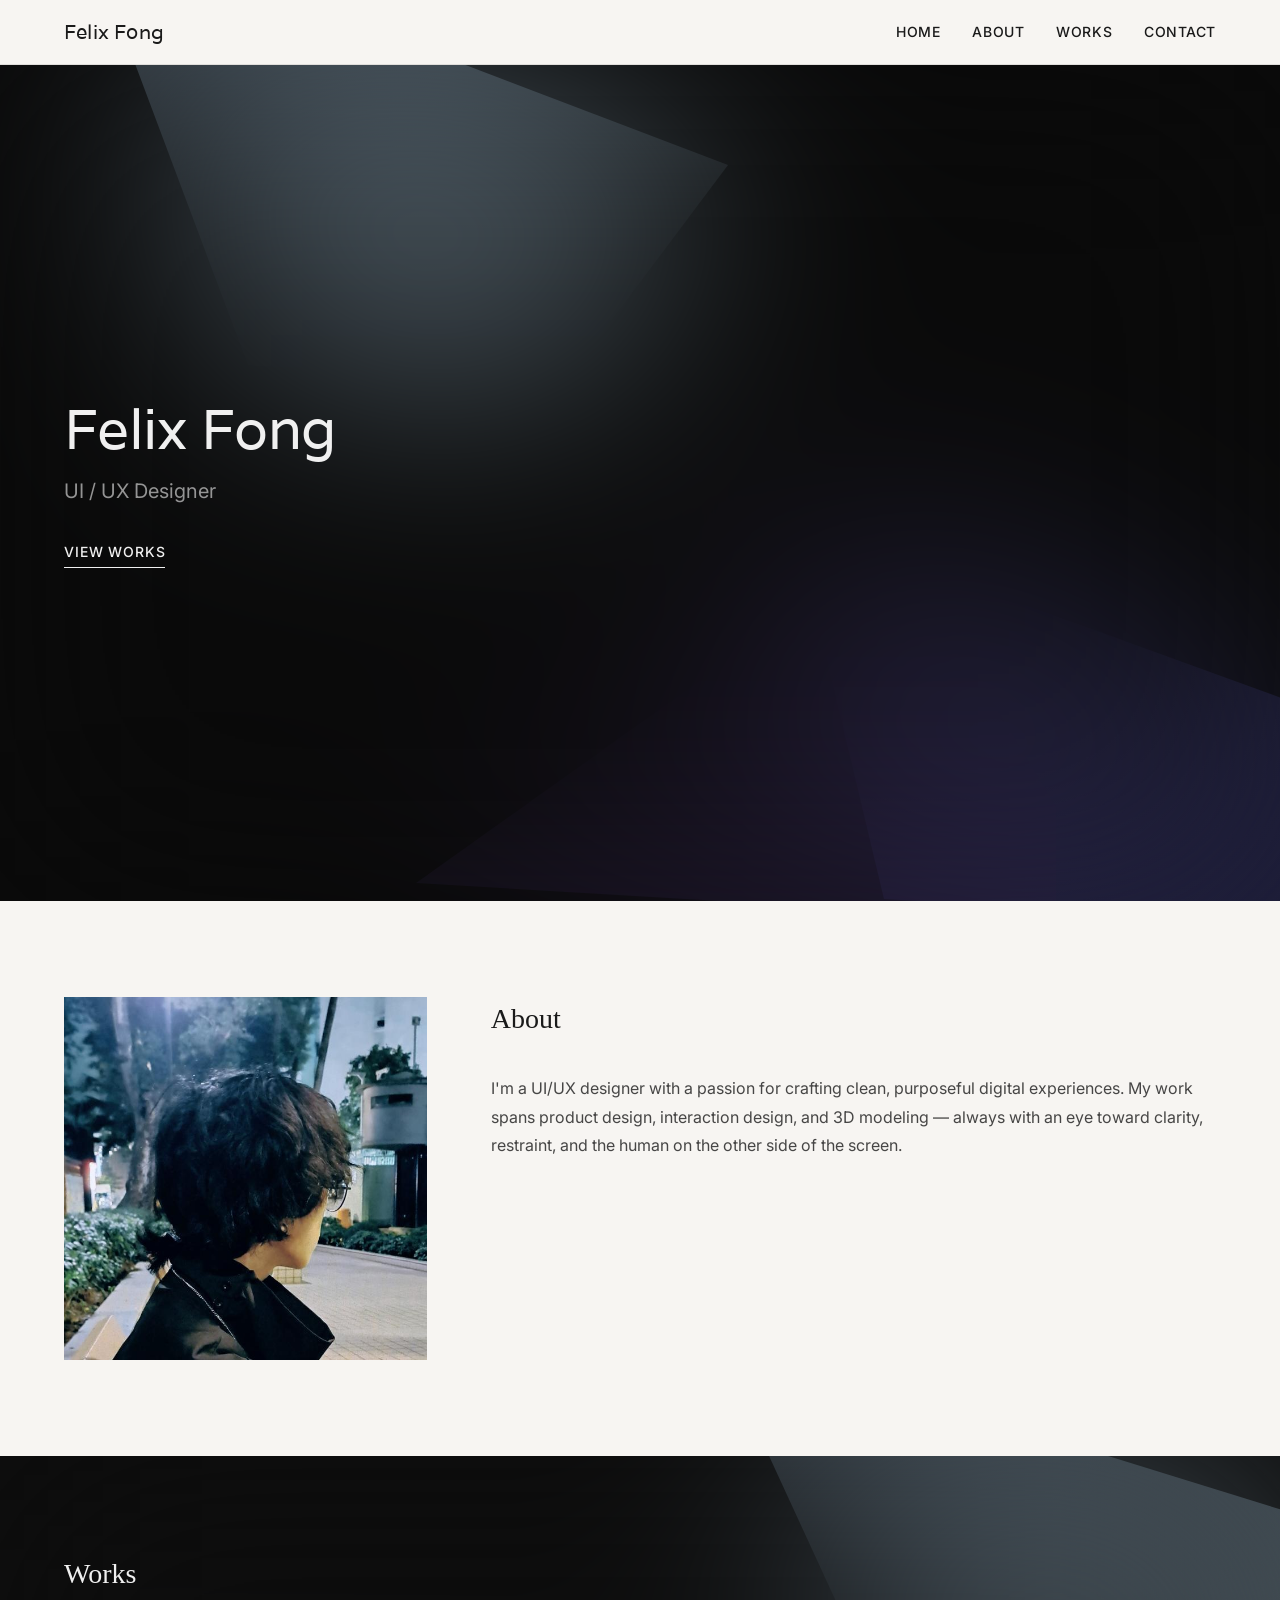
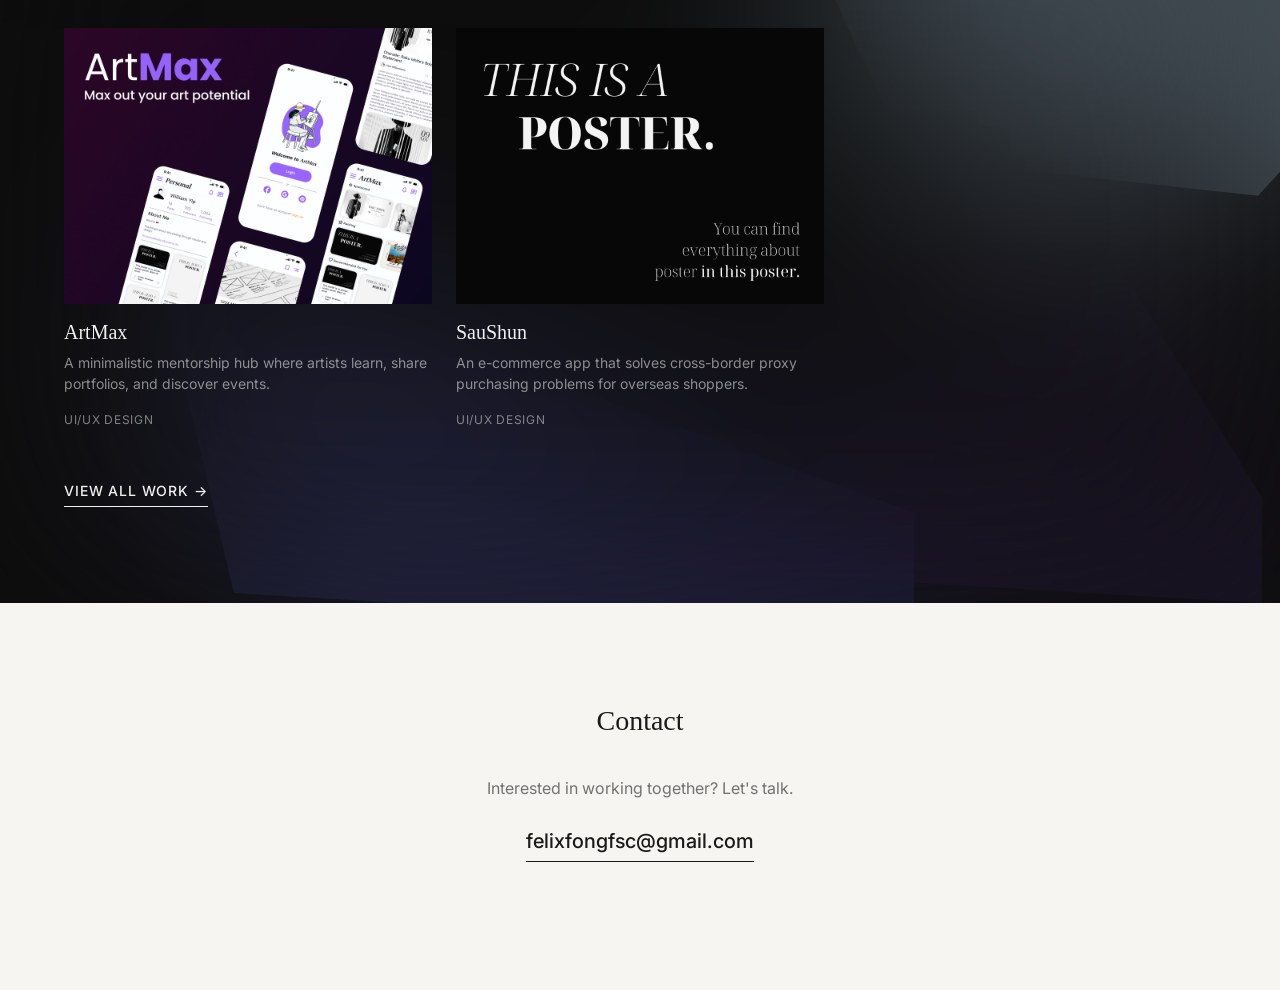
==== index.html @ 9dcb09aa "feat: initial commit – responsive portfolio site (HTML/CSS/JS) Fully functional, mobile-friendly por" ====
<!DOCTYPE html>
<html lang="en">
<head>
  <meta charset="UTF-8">
  <meta name="viewport" content="width=device-width, initial-scale=1.0">
  <title>Portfolio</title>
  <link rel="stylesheet" href="css/styles.css">
</head>
<body>

  <header class="site-header">
    <nav class="nav" aria-label="Primary navigation">
      <a class="nav__logo" href="#">Felix Fong</a>

      <button class="nav__toggle" aria-expanded="false" aria-controls="nav-links">
        <span class="sr-only">Menu</span>
        <span class="nav__hamburger" aria-hidden="true"></span>
      </button>

      <ul class="nav__links" id="nav-links" role="list">
        <li><a class="nav__link" href="#">Home</a></li>
        <li><a class="nav__link" href="#about">About</a></li>
        <li><a class="nav__link" href="#works">Works</a></li>
        <li><a class="nav__link" href="#contact">Contact</a></li>
      </ul>
    </nav>
  </header>

  <main>
    <!-- ===================== HOME ===================== -->
    <section id="home" class="home">
      <div class="home__blobs" aria-hidden="true">
        <div class="home__blob home__blob--1"></div>
        <div class="home__blob home__blob--2"></div>
        <div class="home__blob home__blob--3"></div>
      </div>
      <div class="home__inner">
        <h1 class="home__name">Felix Fong</h1>
        <p class="home__subtitle">UI / UX Designer</p>
        <a href="#works" class="home__cta">View Works</a>
      </div>
    </section>

    <!-- ===================== ABOUT ===================== -->
    <section id="about" class="about">
      <div class="about__inner">
        <div class="about__photo">
          <img src="assets/images/profile.jpg" alt="Felix Fong" width="400" height="400">
        </div>
        <div class="about__bio">
          <h2 class="section-title">About</h2>
          <p>
            I'm a UI/UX designer with a passion for crafting clean, purposeful digital experiences.
            My work spans product design, interaction design, and 3D modeling — always with an eye
            toward clarity, restraint, and the human on the other side of the screen.
          </p>
        </div>
      </div>
    </section>

    <!-- ===================== WORKS HIGHLIGHTS ===================== -->
    <section id="works" class="works-highlights">
      <div class="works-highlights__blobs" aria-hidden="true">
        <div class="works-highlights__blob works-highlights__blob--1"></div>
        <div class="works-highlights__blob works-highlights__blob--2"></div>
        <div class="works-highlights__blob works-highlights__blob--3"></div>
      </div>
      <div class="works-highlights__inner">
        <h2 class="section-title">Works</h2>

        <ul class="project-list" role="list" data-project-list="highlights"></ul>

        <a href="works.html" class="works-highlights__cta">View All Work →</a>
      </div>
    </section>

    <!-- ===================== CONTACT ===================== -->
    <section id="contact" class="contact">
      <h2 class="section-title">Contact</h2>
      <p class="contact__prompt">Interested in working together? Let's talk.</p>
      <a href="mailto:hello@felixfong.com" class="contact__email">felixfongfsc@gmail.com</a>
    </section>
  </main>

  <script src="js/data/projects.js"></script>
  <script src="js/cards.js"></script>
  <script src="js/nav.js"></script>
  <script src="js/lightbox.js"></script>
</body>
</html>
---- css/styles.css ----
/* ==========================================================================
   Google Fonts
   ========================================================================== */

@import url("https://fonts.googleapis.com/css2?family=Varela&family=Inter:wght@400;500;600&display=swap");

/* ==========================================================================
   Design Tokens
   ========================================================================== */

:root {
  /* Dark frosted gradient — used on Home and Works Highlights sections */
  --gradient-dark: linear-gradient(160deg, rgba(10,10,10,0.97) 0%, rgba(30,30,30,0.88) 55%, rgba(50,50,50,0.75) 100%);
  --color-bg:     #F7F5F2;
  --color-ink:    #1A1A1A;
  --color-accent: #9AAEC8; /* cool slate-blue, same saturation/brightness as original warm beige */

  /* Typography (≤ 2 typefaces — Requirement 4.2) */
  --font-name: "Varela", sans-serif;
  --font-display: "Cormorant Garamond", Georgia, serif;
  --font-body:    "Inter", system-ui, sans-serif;

  /* Type scale — relative units (Requirement 5.4) */
  --text-xs:   0.75rem;
  --text-sm:   0.875rem;
  --text-base: 1rem;
  --text-lg:   1.25rem;
  --text-xl:   1.75rem;
  --text-2xl:  2.5rem;
  --text-3xl:  3.5rem;

  /* Spacing scale — base-8, rem (Requirement 5.4) */
  --space-1:  0.25rem;
  --space-2:  0.5rem;
  --space-3:  0.75rem;
  --space-4:  1rem;
  --space-6:  1.5rem;
  --space-8:  2rem;
  --space-12: 3rem;
  --space-16: 4rem;
  --space-24: 6rem;
}

/* ==========================================================================
   CSS Reset & Base Styles
   ========================================================================== */

*, *::before, *::after {
  box-sizing: border-box;
}

* {
  margin: 0;
  padding: 0;
}

html {
  scroll-behavior: smooth;
  font-size: 100%; /* respect user browser font-size preference */
}

body {
  background-color: var(--color-bg);
  color: var(--color-ink);
  font-family: var(--font-body);
  font-size: var(--text-base);
  line-height: 1.6;
  -webkit-font-smoothing: antialiased;
  -moz-osx-font-smoothing: grayscale;
}

img, video {
  max-width: 100%;
  height: auto;
  display: block;
}

ul, ol {
  list-style: none;
}

a {
  color: inherit;
  text-decoration: none;
}

button {
  background: none;
  border: none;
  cursor: pointer;
  font: inherit;
  color: inherit;
}

/* Screen-reader only utility */
.sr-only {
  position: absolute;
  width: 1px;
  height: 1px;
  padding: 0;
  margin: -1px;
  overflow: hidden;
  clip: rect(0, 0, 0, 0);
  white-space: nowrap;
  border: 0;
}

/* ==========================================================================
   Navbar (Requirements 1.1, 1.5, 5.2)
   ========================================================================== */

.site-header {
  position: sticky;
  top: 0;
  z-index: 100;
  background-color: var(--color-bg);
  border-bottom: 1px solid color-mix(in srgb, var(--color-ink) 10%, transparent);
}

.nav {
  display: flex;
  align-items: center;
  justify-content: space-between;
  margin-inline: auto;
  padding-block: var(--space-4);
  padding-inline: clamp(1rem, 5vw, 4rem);
  font-family: var(--font-body);
  color: var(--color-ink);
}

/* Logo */
.nav__logo {
  font-family: var(--font-name);
  font-size: var(--text-lg);
  font-weight: 500;
  letter-spacing: 0.01em;
}

/* Nav links list */
.nav__links {
  display: flex;
  gap: var(--space-8);
  align-items: center;
}

.nav__link {
  font-size: var(--text-sm);
  font-weight: 500;
  letter-spacing: 0.04em;
  text-transform: uppercase;
  position: relative;
  padding-bottom: var(--space-1);
  transition: color 0.2s ease;
}

/* Active indicator — underline using accent colour */
.nav__link--active,
.nav__link:hover {
  color: var(--color-accent);
}

.nav__link--active::after {
  content: "";
  position: absolute;
  bottom: 0;
  left: 0;
  width: 100%;
  height: 1px;
  background-color: var(--color-accent);
}

/* Hamburger toggle — hidden on desktop */
.nav__toggle {
  display: none;
  flex-direction: column;
  justify-content: center;
  align-items: center;
  width: 2rem;
  height: 2rem;
  gap: 5px;
  padding: var(--space-1);
}

.nav__hamburger,
.nav__hamburger::before,
.nav__hamburger::after {
  display: block;
  width: 1.25rem;
  height: 1.5px;
  background-color: var(--color-ink);
  transition: transform 0.25s ease, opacity 0.25s ease;
}

.nav__hamburger {
  position: relative;
}

.nav__hamburger::before,
.nav__hamburger::after {
  content: "";
  position: absolute;
  left: 0;
}

.nav__hamburger::before { top: -5px; }
.nav__hamburger::after  { top:  5px; }

/* Mobile (< 768px) */
@media (max-width: 47.9375rem) {
  .nav__toggle {
    display: flex;
  }

  .nav__links {
    display: none;
    position: absolute;
    top: 100%;
    left: 0;
    right: 0;
    flex-direction: column;
    align-items: flex-start;
    gap: 0;
    background-color: var(--color-bg);
    border-bottom: 1px solid color-mix(in srgb, var(--color-ink) 10%, transparent);
    padding: var(--space-4) clamp(1rem, 5vw, 4rem);
  }

  .nav__links.nav__links--open {
    display: flex;
  }

  .nav__link {
    padding-block: var(--space-3);
    width: 100%;
  }
}

/* ==========================================================================
   Layout Utilities
   ========================================================================== */

.section-inner {
  max-width: 72rem;
  margin-inline: auto;
  padding-inline: clamp(1rem, 5vw, 4rem);
}

/* Shared section title */
.section-title {
  font-family: var(--font-display);
  font-size: var(--text-xl);
  font-weight: 400;
  margin-bottom: var(--space-8);
  color: var(--color-ink);
}

/* ==========================================================================
   Home Section (Requirements 1.4)
   ========================================================================== */

.home {
  position: relative;
  overflow: hidden;
  background: #0a0a0a;
  color: #f0f0f0;
  display: flex;
  align-items: center;
  min-height: calc(100svh - 4rem);
  padding-block: var(--space-24);
  padding-inline: clamp(1rem, 5vw, 4rem);
}

/* Blob layer — sits behind the frost */
.home__blobs {
  position: absolute;
  inset: 0;
  z-index: 0;
}

.home__blobs::after {
  content: "";
  position: absolute;
  inset: 0;
  backdrop-filter: blur(120px);
  -webkit-backdrop-filter: blur(120px);
  z-index: 1;
}

.home__blob {
  position: absolute;
  opacity: 0.55;
}

/* Accent blue-slate blob — top left */
.home__blob--1 {
  top: -60px;
  left: 10%;
  width: 600px;
  height: 400px;
  background: linear-gradient(135deg, #6a7e8f, #8096a3);
  clip-path: polygon(0 10%, 30% 0, 100% 40%, 70% 100%, 20% 90%);
}

/* Deep indigo blob — bottom right */
.home__blob--2 {
  bottom: -40px;
  left: 55%;
  width: 900px;
  height: 420px;
  background: linear-gradient(-36deg, #28285a, #3a3a6a);
  clip-path: polygon(10% 0, 100% 70%, 100% 100%, 20% 90%);
}

/* Muted teal blob — bottom left */
.home__blob--3 {
  bottom: -20px;
  left: 20%;
  width: 800px;
  height: 380px;
  background: rgba(38, 28, 58, 0.9);
  clip-path: polygon(80% 0, 100% 70%, 100% 100%, 20% 90%);
}

/* Content sits above the frost layer */
.home__inner {
  position: relative;
  z-index: 2;
  max-width: 72rem;
  width: 100%;
  margin-inline: auto;
}

.home__name {
  font-family: var(--font-name);
  font-size: var(--text-3xl);
  font-weight: 400;
  line-height: 1.1;
  letter-spacing: -0.01em;
  margin-bottom: var(--space-4);
}

.home__subtitle {
  font-family: var(--font-body);
  font-size: var(--text-lg);
  color: rgba(240, 240, 240, 0.6);
  margin-bottom: var(--space-8);
}

.home__cta {
  display: inline-block;
  font-family: var(--font-body);
  font-size: var(--text-sm);
  font-weight: 500;
  letter-spacing: 0.06em;
  text-transform: uppercase;
  padding-bottom: var(--space-1);
  border-bottom: 1px solid #f0f0f0;
  color: #f0f0f0;
  transition: color 0.2s ease, border-color 0.2s ease;
}

.home__cta:hover {
  color: var(--color-accent);
  border-color: var(--color-accent);
}

/* ==========================================================================
   About Section (Requirements 7.1, 7.2, 7.3)
   ========================================================================== */

.about {
  padding-block: var(--space-24);
  padding-inline: clamp(1rem, 5vw, 4rem);
}

.about__inner {
  display: grid;
  grid-template-columns: 1fr;
  gap: var(--space-16);
  max-width: 72rem;
  margin-inline: auto;
}

.about__photo img {
  width: 100%;
  height: auto;
  aspect-ratio: 1 / 1;
  object-fit: cover;
}

.about__bio p {
  font-size: var(--text-base);
  line-height: 1.8;
  color: color-mix(in srgb, var(--color-ink) 80%, transparent);
  margin-top: var(--space-4);
}

@media (min-width: 48rem) {
  .about__inner {
    grid-template-columns: 1fr 2fr;
    align-items: start;
  }
}

@media (min-width: 48rem) {
  .about--reverse .about__inner {
    grid-template-columns: 2fr 1fr;
  }

  .about--reverse .about__photo {
    order: 2;
  }

  .about--reverse .about__bio {
    order: 1;
  }
}

/* ==========================================================================
   Works Highlights Section (Requirements 1.1, 2.5)
   ========================================================================== */

.works-highlights {
  position: relative;
  overflow: hidden;
  background: #0d0d0d;
  color: #f0f0f0;
  padding-block: var(--space-24);
  padding-inline: clamp(1rem, 5vw, 4rem);
}

.works-highlights__blobs {
  position: absolute;
  inset: 0;
  z-index: 0;
}

.works-highlights__blobs::after {
  content: "";
  position: absolute;
  inset: 0;
  backdrop-filter: blur(120px);
  -webkit-backdrop-filter: blur(120px);
  z-index: 1;
}

.works-highlights__blob {
  position: absolute;
  opacity: 0.5;
}

.works-highlights__blob--1 {
  top: -40px;
  left: 60%;
  width: 700px;
  height: 380px;
  background: linear-gradient(135deg, #6a7e8f, #8096a3);
  clip-path: polygon(0 10%, 30% 0, 100% 40%, 70% 100%, 20% 90%);
}

.works-highlights__blob--2 {
  bottom: -30px;
  left: 5%;
  width: 850px;
  height: 400px;
  background: linear-gradient(-36deg, #28285a, #3a3a6a);
  clip-path: polygon(10% 0, 100% 70%, 100% 100%, 20% 90%);
}

.works-highlights__blob--3 {
  bottom: 0;
  left: 40%;
  width: 750px;
  height: 350px;
  background: rgba(38, 28, 58, 0.9);
  clip-path: polygon(80% 0, 100% 70%, 100% 100%, 20% 90%);
}

.works-highlights__inner {
  position: relative;
  z-index: 2;
  max-width: 72rem;
  width: 100%;
  margin-inline: auto;
}

.works-highlights .section-title {
  color: #f0f0f0;
}

.works-highlights .project-card__title {
  color: #f0f0f0;
}

.works-highlights .project-card__discipline {
  color: rgba(240, 240, 240, 0.5);
}

.works-highlights .project-card__caption {
  color: rgba(240, 240, 240, 0.55);
}

.works-highlights .project-card__thumb {
  background-color: rgba(255, 255, 255, 0.05);
}

.works-highlights .works-highlights__cta {
  color: #f0f0f0;
  border-bottom-color: #f0f0f0;
}

.works-highlights .works-highlights__cta:hover {
  color: var(--color-accent);
  border-bottom-color: var(--color-accent);
}

/* Project grid — mobile-first, auto-fill on wider viewports */
.project-list {
  display: grid;
  grid-template-columns: 1fr;
  column-gap: var(--space-6);
  row-gap: var(--space-12);
  margin-bottom: var(--space-12);
}

@media (min-width: 48rem) {
  .project-list {
    grid-template-columns: repeat(auto-fill, minmax(18rem, 1fr));
  }
}

/* Project card */
.project-card__link {
  display: block;
  overflow: hidden;
}

.project-card__thumb {
  overflow: hidden;
  background-color: color-mix(in srgb, var(--color-ink) 5%, transparent);
  aspect-ratio: 4 / 3;
}

.project-card__thumb img {
  width: 100%;
  height: 100%;
  object-fit: cover;
  transition: transform 0.4s ease;
}

.project-card__link:hover .project-card__thumb img {
  transform: scale(1.03);
}

.project-card__meta {
  display: flex;
  flex-direction: column;
  gap: var(--space-1);
  padding-top: var(--space-3);
}

.project-card__title {
  font-family: var(--font-display);
  font-size: var(--text-lg);
  font-weight: 500;
}

.project-card__discipline {
  font-size: var(--text-xs);
  letter-spacing: 0.06em;
  text-transform: uppercase;
  color: color-mix(in srgb, var(--color-ink) 50%, transparent);
}

.project-card__caption {
  font-size: var(--text-sm);
  line-height: 1.5;
  color: color-mix(in srgb, var(--color-ink) 60%, transparent);
  margin-bottom: var(--space-3);
}

/* "View All Work" CTA */
.works-highlights__cta {
  display: inline-block;
  font-family: var(--font-body);
  font-size: var(--text-sm);
  font-weight: 500;
  letter-spacing: 0.06em;
  text-transform: uppercase;
  padding-bottom: var(--space-1);
  border-bottom: 1px solid var(--color-ink);
  transition: color 0.2s ease, border-color 0.2s ease;
}

.works-highlights__cta:hover {
  color: var(--color-accent);
  border-color: var(--color-accent);
}

/* ==========================================================================
   Contact Section (Requirements 6.1, 6.2, 6.3)
   ========================================================================== */

.contact {
  max-width: 72rem;
  margin-inline: auto;
  padding-block: var(--space-24);
  padding-inline: clamp(1rem, 5vw, 4rem);
  text-align: center;
}

.contact__prompt {
  font-size: var(--text-base);
  color: color-mix(in srgb, var(--color-ink) 60%, transparent);
  margin-bottom: var(--space-6);
}

.contact__email {
  display: inline-block;
  font-family: var(--font-body);
  font-size: var(--text-lg);
  font-weight: 500;
  padding-bottom: var(--space-1);
  border-bottom: 1px solid var(--color-ink);
  margin-bottom: var(--space-8);
  transition: color 0.2s ease, border-color 0.2s ease;
}

.contact__email:hover {
  color: var(--color-accent);
  border-color: var(--color-accent);
}

.contact__social {
  display: flex;
  justify-content: center;
  gap: var(--space-6);
}

.contact__social a {
  font-size: var(--text-sm);
  font-weight: 500;
  letter-spacing: 0.04em;
  text-transform: uppercase;
  color: color-mix(in srgb, var(--color-ink) 60%, transparent);
  transition: color 0.2s ease;
}

.contact__social a:hover {
  color: var(--color-accent);
}

/* ==========================================================================
   Works Full Listing Page (Requirements 2.1, 2.2, 2.3, 2.4, 2.6, 5.3)
   ========================================================================== */

.works-page {
  padding-block: var(--space-16) var(--space-24);
  padding-inline: clamp(1rem, 5vw, 4rem);
}

.works-page__inner {
  max-width: 72rem;
  margin-inline: auto;
}

.page-title {
  font-family: var(--font-display);
  font-size: var(--text-2xl);
  font-weight: 400;
  margin-bottom: var(--space-16);
  color: var(--color-ink);
}

.discipline {
  margin-bottom: var(--space-16);
}

.discipline__name {
  font-family: var(--font-display);
  font-size: var(--text-xl);
  font-weight: 400;
  margin-bottom: var(--space-8);
  color: var(--color-ink);
}

/* ==========================================================================
   Case Study Pages (Requirements 3.1, 3.2, 3.3, 3.4)
   ========================================================================== */

.case-study-page {
  padding-bottom: var(--space-24);
}

/* ── Title header ─────────────────────────────────────────────────────── */

.cs-header {
  padding-block: var(--space-12) var(--space-8);
  padding-inline: clamp(1rem, 5vw, 4rem);
}

.cs-header__inner {
  max-width: 72rem;
  margin-inline: auto;
}

.cs-header__discipline {
  font-size: var(--text-xs);
  font-weight: 500;
  letter-spacing: 0.08em;
  text-transform: uppercase;
  color: var(--color-accent);
  margin-bottom: var(--space-2);
}

.cs-title {
  font-family: var(--font-display);
  font-size: var(--text-2xl);
  font-weight: 400;
  line-height: 1.1;
  margin-bottom: var(--space-3);
  color: var(--color-ink);
}

.cs-header__caption {
  font-size: var(--text-base);
  line-height: 1.7;
  color: color-mix(in srgb, var(--color-ink) 55%, transparent);
  max-width: 52rem;
}

/* ── Hero: slideshow + overview panel ────────────────────────────────── */

.cs-hero {
  border-top: 1px solid color-mix(in srgb, var(--color-ink) 10%, transparent);
  border-bottom: 1px solid color-mix(in srgb, var(--color-ink) 10%, transparent);
  padding-block: var(--space-12);
  padding-inline: clamp(2rem, 8vw, 6rem);
}

.cs-hero__inner {
  display: grid;
  grid-template-columns: 1fr;
  gap: var(--space-8);
  max-width: 72rem;
  margin-inline: auto;
}

@media (min-width: 48rem) {
  .cs-hero__inner {
    grid-template-columns: auto 22rem;
    align-items: start;
  }
}

@media (min-width: 64rem) {
  .cs-hero__inner {
    grid-template-columns: auto 24rem;
  }
}

/* ── Slideshow ────────────────────────────────────────────────────────── */

.cs-slideshow {
  position: relative;
  overflow: hidden;
  background-color: color-mix(in srgb, var(--color-ink) 4%, transparent);
  /* 16:9 but capped so it doesn't dwarf the overview panel */
  width: min(100%, 36rem);
  aspect-ratio: 16 / 9;
  border-radius: 2px;
}

.cs-slideshow__track {
  display: flex;
  height: 100%;
  transition: transform 0.45s cubic-bezier(0.4, 0, 0.2, 1);
  will-change: transform;
}

.cs-slide {
  flex: 0 0 100%;
  height: 100%;
  overflow: hidden;
}

.cs-slide img {
  width: 100%;
  height: 100%;
  object-fit: cover;
  display: block;
}

/* Placeholder slide — shown until real images are added */
.cs-slide--placeholder {
  display: flex;
  align-items: center;
  justify-content: center;
  background-color: color-mix(in srgb, var(--color-ink) 6%, transparent);
}

.cs-slide--placeholder span {
  font-size: var(--text-xs);
  letter-spacing: 0.06em;
  text-transform: uppercase;
  color: color-mix(in srgb, var(--color-ink) 30%, transparent);
}

/* Prev / next buttons */
.cs-slideshow__btn {
  position: absolute;
  top: 50%;
  transform: translateY(-50%);
  z-index: 2;
  width: 2.25rem;
  height: 2.25rem;
  border-radius: 50%;
  display: flex;
  align-items: center;
  justify-content: center;
  background-color: rgba(127, 127, 127, 0.5);
  backdrop-filter: blur(4px);
  -webkit-backdrop-filter: blur(4px);
  border: none;
  font-size: var(--text-base);
  color: #fff;
  transition: background-color 0.2s ease, transform 0.2s ease;
}

.cs-slideshow__btn:hover {
  background-color: rgba(0, 0, 0, 0.52);
  transform: translateY(-50%) scale(1.08);
}

.cs-slideshow__btn--prev { left:  var(--space-4); }
.cs-slideshow__btn--next { right: var(--space-4); }

/* Dot indicators */
.cs-slideshow__dots {
  position: absolute;
  bottom: var(--space-4);
  left: 50%;
  transform: translateX(-50%);
  display: flex;
  gap: var(--space-2);
  z-index: 4;
  padding: var(--space-2) var(--space-3);
  border-radius: 999px;
  background-color: rgba(0, 0, 0, 0.25);
  backdrop-filter: blur(4px);
  -webkit-backdrop-filter: blur(4px);
}

.cs-slideshow__dot {
  width: 7px;
  height: 7px;
  border-radius: 50%;
  background-color: rgba(255, 255, 255, 0.45);
  /* border: 1.5px solid rgba(255, 255, 255, 0.75); */
  transition: background-color 0.2s ease, transform 0.2s ease;
}

.cs-slideshow__dot--active {
  background-color: #fff;
  transform: scale(1.25);
}

/* Caption overlay — appears at bottom on hover */
.cs-slideshow__caption {
  position: absolute;
  bottom: 0;
  left: 0;
  right: 0;
  z-index: 3;
  padding: var(--space-6) var(--space-6) calc(var(--space-6) + 1.5rem); /* extra bottom so dots stay clear */
  background: linear-gradient(to top, rgba(0,0,0,0.55) 0%, transparent 100%);
  font-size: var(--text-xs);
  letter-spacing: 0.04em;
  color: #f0f0f0;
  opacity: 0;
  transform: translateY(4px);
  transition: opacity 0.25s ease, transform 0.25s ease;
  pointer-events: none;
}

/* Only show when there's actual text AND the slideshow is hovered */
.cs-slideshow__caption--has-text.cs-slideshow__caption--visible {
  opacity: 1;
  transform: translateY(0);
}

/* ── Overview panel (right side) ─────────────────────────────────────── */

.cs-overview {
  padding: var(--space-6) var(--space-6);
  border: 1px solid color-mix(in srgb, var(--color-ink) 10%, transparent);
  border-radius: 2px;
  display: flex;
  flex-direction: column;
  gap: var(--space-6);
  align-self: start;
}

@media (max-width: 47.9375rem) {
  .cs-overview {
    /* full-width card on mobile — no overrides needed */
    width: 100%;
  }
}

.cs-overview__title {
  font-family: var(--font-display);
  font-size: var(--text-lg);
  font-weight: 400;
  color: var(--color-ink);
}

/* Meta grid — two-column dl */
.meta-grid {
  display: grid;
  grid-template-columns: max-content 1fr;
  column-gap: var(--space-6);
  row-gap: var(--space-3);
}

.meta-grid dt {
  font-size: var(--text-xs);
  font-weight: 500;
  letter-spacing: 0.05em;
  text-transform: uppercase;
  color: color-mix(in srgb, var(--color-ink) 45%, transparent);
  padding-top: 0.1em;
}

.meta-grid dd {
  font-size: var(--text-sm);
  color: var(--color-ink);
}

/* ── Tab switcher ─────────────────────────────────────────────────────── */

.cs-tabs {
  margin-top: var(--space-12);
  padding-inline: clamp(1rem, 5vw, 4rem);
}

.cs-tabs__bar {
  display: flex;
  gap: 0;
  border-bottom: 1px solid color-mix(in srgb, var(--color-ink) 12%, transparent);
  max-width: 72rem;
  margin-inline: auto;
  margin-bottom: 0;
  position: relative;
}

.cs-tabs__tab {
  font-size: var(--text-sm);
  font-weight: 500;
  letter-spacing: 0.04em;
  text-transform: uppercase;
  padding: var(--space-3) var(--space-6);
  color: color-mix(in srgb, var(--color-ink) 45%, transparent);
  border-bottom: 2px solid transparent;
  margin-bottom: -1px;
  transition: color 0.2s ease, border-color 0.2s ease;
}

.cs-tabs__tab:hover {
  color: var(--color-ink);
}

.cs-tabs__tab--active {
  color: var(--color-ink);
  border-bottom-color: var(--color-ink);
}

/* Sliding tab indicator */
.cs-tabs__indicator {
  position: absolute;
  bottom: -1px;
  height: 2px;
  background-color: var(--color-ink);
  transition: left 0.3s cubic-bezier(0.4, 0, 0.2, 1), width 0.3s cubic-bezier(0.4, 0, 0.2, 1);
}

/* Panels viewport — clips the sliding track */
.cs-tabs__viewport {
  overflow: hidden;
  max-width: 72rem;
  margin-inline: auto;
}

/* Track holds all panels side by side */
.cs-tabs__track {
  display: flex;
  transition: transform 0.35s cubic-bezier(0.4, 0, 0.2, 1);
  will-change: transform;
}

/* Each panel takes full width of the viewport */
.cs-tabs__panel {
  flex: 0 0 100%;
  min-width: 0;
  padding-top: var(--space-12);
}

/* Hidden panels are still in the DOM (for the slide), just not visible */
.cs-tabs__panel--hidden {
  visibility: hidden;
  pointer-events: none;
}

/* ── Gallery tab ──────────────────────────────────────────────────────── */

.cs-gallery {
  display: grid;
  grid-template-columns: 1fr;
  gap: var(--space-4);
}

@media (min-width: 48rem) {
  .cs-gallery {
    grid-template-columns: repeat(auto-fill, minmax(11rem, 1fr));
    gap: var(--space-6);
  }
}

.cs-gallery img {
  width: 100%;
  height: auto;
  display: block;
  cursor: zoom-in;
  transition: opacity 0.2s ease;
}

.cs-gallery img:hover {
  opacity: 0.88;
}

.cs-gallery__placeholder {
  grid-column: 1 / -1;
  padding: var(--space-16);
  text-align: center;
  color: color-mix(in srgb, var(--color-ink) 35%, transparent);
  font-size: var(--text-sm);
  letter-spacing: 0.04em;
  border: 1px dashed color-mix(in srgb, var(--color-ink) 15%, transparent);
}

/* ── Process tab sections ─────────────────────────────────────────────── */

.cs-section {
  padding-bottom: var(--space-16);
  border-bottom: 1px solid color-mix(in srgb, var(--color-ink) 8%, transparent);
  margin-bottom: var(--space-16);
}

.cs-section:last-child {
  border-bottom: none;
  margin-bottom: 0;
}

.cs-section-title {
  font-family: var(--font-display);
  font-size: var(--text-xl);
  font-weight: 400;
  margin-bottom: var(--space-6);
  color: var(--color-ink);
}

.cs-narrative {
  font-size: var(--text-base);
  line-height: 1.8;
  color: color-mix(in srgb, var(--color-ink) 78%, transparent);
  max-width: 68ch;
  margin-bottom: var(--space-8);
}

/* Evidence callout */
.evidence-callout {
  border-left: 3px solid var(--color-accent);
  padding: var(--space-6);
  margin-block: var(--space-8);
  background-color: color-mix(in srgb, var(--color-accent) 6%, transparent);
  max-width: 52rem;
}

.evidence-callout p {
  font-family: var(--font-display);
  font-style: italic;
  font-size: var(--text-lg);
  line-height: 1.6;
  color: var(--color-ink);
  margin-bottom: var(--space-3);
}

.evidence-callout cite {
  font-family: var(--font-body);
  font-style: normal;
  font-size: var(--text-xs);
  letter-spacing: 0.04em;
  color: color-mix(in srgb, var(--color-ink) 50%, transparent);
}

/* Image grid — ideation / work */
.image-grid {
  display: grid;
  grid-template-columns: 1fr;
  gap: var(--space-6);
  margin-top: var(--space-8);
}

@media (min-width: 48rem) {
  .image-grid {
    grid-template-columns: repeat(auto-fill, minmax(16rem, 1fr));
  }
}

.image-grid__item {
  display: flex;
  flex-direction: column;
  gap: var(--space-2);
}

.image-grid__item img {
  width: 100%;
  height: auto;
  display: block;
  background-color: color-mix(in srgb, var(--color-ink) 5%, transparent);
}

.image-grid__item img.lightbox-trigger {
  cursor: zoom-in;
  transition: opacity 0.2s ease;
}

.image-grid__item img.lightbox-trigger:hover {
  opacity: 0.88;
}

.image-grid__item figcaption {
  font-size: var(--text-xs);
  color: color-mix(in srgb, var(--color-ink) 45%, transparent);
  line-height: 1.4;
}

.image-grid--work img {
  cursor: default;
}

/* Image error placeholder */
.img--error {
  position: relative;
  min-height: 8rem;
  background-color: color-mix(in srgb, var(--color-ink) 5%, transparent);
}

.img--error::after {
  content: "Image unavailable";
  position: absolute;
  inset: 0;
  display: flex;
  align-items: center;
  justify-content: center;
  font-size: var(--text-xs);
  color: color-mix(in srgb, var(--color-ink) 30%, transparent);
  letter-spacing: 0.04em;
}
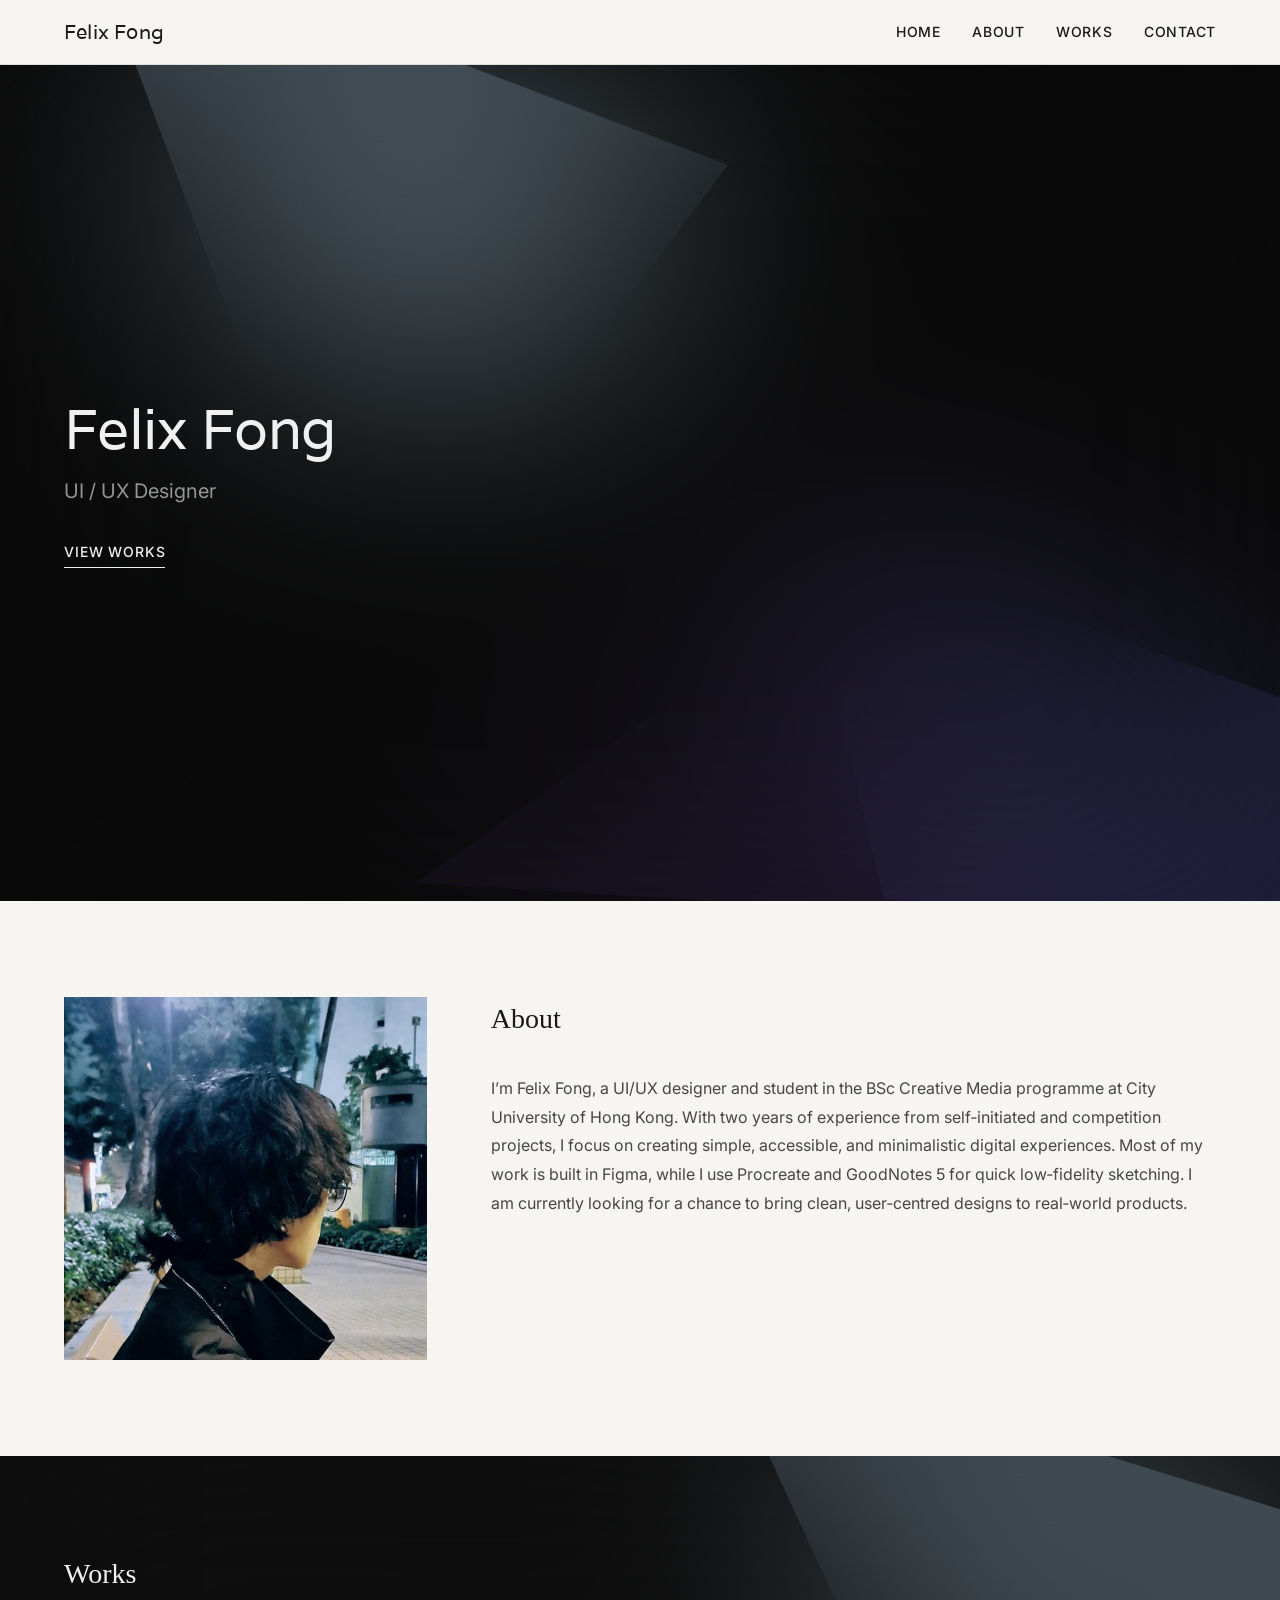
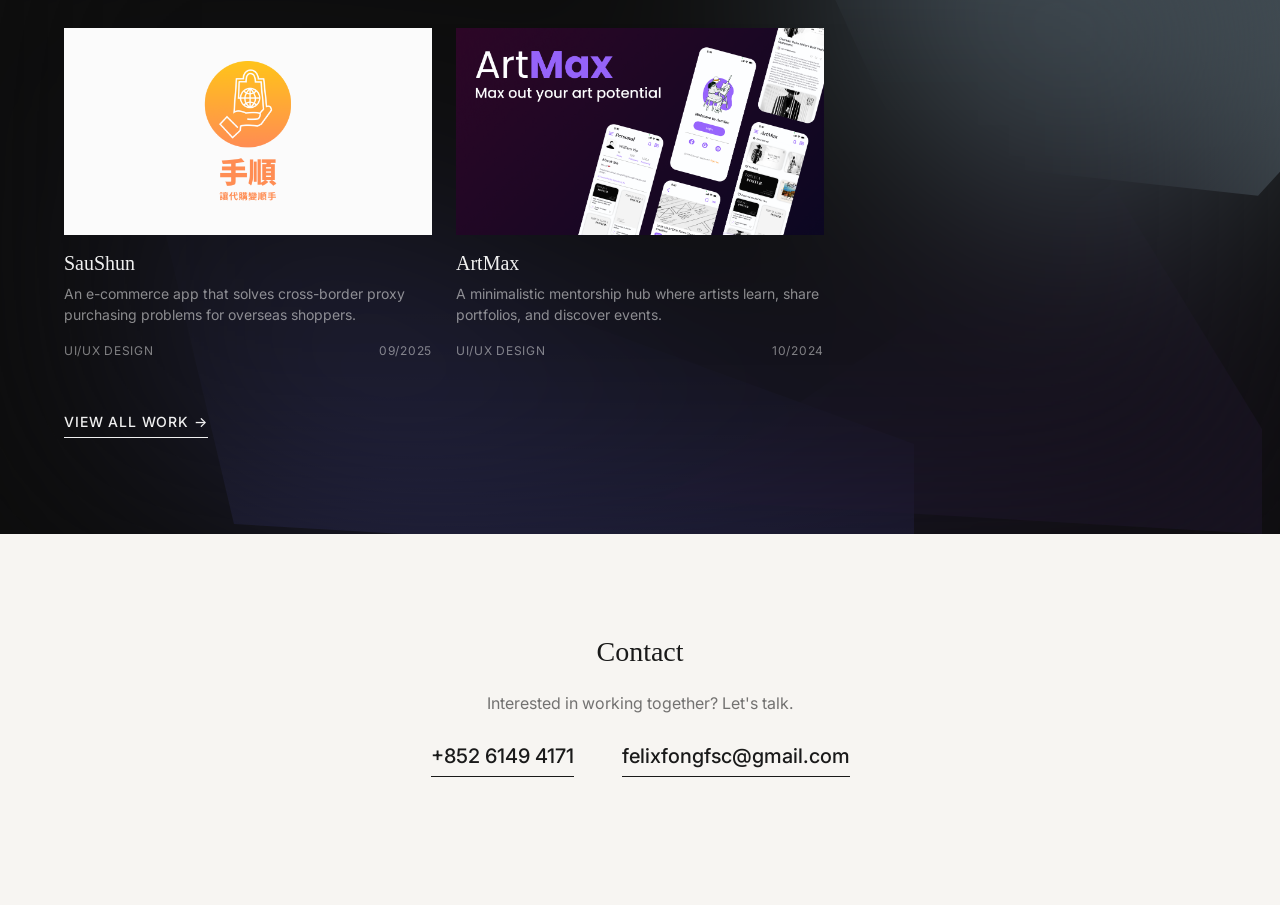
==== commit a28e8f42: "feat: finalize artmax case study, major CSS refinements, fix index info artmax.html is now fully fun" ====
--- a/index.html
+++ b/index.html
@@ -1,30 +1,16 @@
 <!DOCTYPE html>
 <html lang="en">
+
 <head>
   <meta charset="UTF-8">
   <meta name="viewport" content="width=device-width, initial-scale=1.0">
-  <title>Portfolio</title>
+  <title>Felix Fong | Portfolio</title>
   <link rel="stylesheet" href="css/styles.css">
 </head>
+
 <body>
 
-  <header class="site-header">
-    <nav class="nav" aria-label="Primary navigation">
-      <a class="nav__logo" href="#">Felix Fong</a>
-
-      <button class="nav__toggle" aria-expanded="false" aria-controls="nav-links">
-        <span class="sr-only">Menu</span>
-        <span class="nav__hamburger" aria-hidden="true"></span>
-      </button>
-
-      <ul class="nav__links" id="nav-links" role="list">
-        <li><a class="nav__link" href="#">Home</a></li>
-        <li><a class="nav__link" href="#about">About</a></li>
-        <li><a class="nav__link" href="#works">Works</a></li>
-        <li><a class="nav__link" href="#contact">Contact</a></li>
-      </ul>
-    </nav>
-  </header>
+  <header class="site-header"></header>
 
   <main>
     <!-- ===================== HOME ===================== -->
@@ -50,9 +36,11 @@
         <div class="about__bio">
           <h2 class="section-title">About</h2>
           <p>
-            I'm a UI/UX designer with a passion for crafting clean, purposeful digital experiences.
-            My work spans product design, interaction design, and 3D modeling — always with an eye
-            toward clarity, restraint, and the human on the other side of the screen.
+            I’m Felix Fong, a UI/UX designer and student in the BSc Creative Media programme at City University of Hong
+            Kong. With two years of experience from self‑initiated and competition projects, I focus on creating simple,
+            accessible, and minimalistic digital experiences. Most of my work is built in Figma, while I use Procreate
+            and GoodNotes 5 for quick low‑fidelity sketching. I am currently looking for a chance to bring clean,
+            user‑centred designs to real‑world products.
           </p>
         </div>
       </div>
@@ -78,7 +66,10 @@
     <section id="contact" class="contact">
       <h2 class="section-title">Contact</h2>
       <p class="contact__prompt">Interested in working together? Let's talk.</p>
-      <a href="mailto:hello@felixfong.com" class="contact__email">felixfongfsc@gmail.com</a>
+      <div class="contact__methods">
+        <a href="tel:+85261494171" class="contact__phone">+852 6149 4171</a>
+        <a href="mailto:felixfongfsc@gmail.com" class="contact__email">felixfongfsc@gmail.com</a>
+      </div>
     </section>
   </main>
 
@@ -87,4 +78,5 @@
   <script src="js/nav.js"></script>
   <script src="js/lightbox.js"></script>
 </body>
-</html>
+
+</html>
--- a/css/styles.css
+++ b/css/styles.css
@@ -13,12 +13,14 @@
   --gradient-dark: linear-gradient(160deg, rgba(10,10,10,0.97) 0%, rgba(30,30,30,0.88) 55%, rgba(50,50,50,0.75) 100%);
   --color-bg:     #F7F5F2;
   --color-ink:    #1A1A1A;
-  --color-accent: #9AAEC8; /* cool slate-blue, same saturation/brightness as original warm beige */
+  --color-accent: #9AAEC8;
 
   /* Typography (≤ 2 typefaces — Requirement 4.2) */
   --font-name: "Varela", sans-serif;
   --font-display: "Cormorant Garamond", Georgia, serif;
   --font-body:    "Inter", system-ui, sans-serif;
+  --font-work-sans: "Work Sans", sans-serif;
+  --font-wittgenstein: "Wittgenstein", serif;
 
   /* Type scale — relative units (Requirement 5.4) */
   --text-xs:   0.75rem;
@@ -159,16 +161,6 @@
   color: var(--color-accent);
 }
 
-.nav__link--active::after {
-  content: "";
-  position: absolute;
-  bottom: 0;
-  left: 0;
-  width: 100%;
-  height: 1px;
-  background-color: var(--color-accent);
-}
-
 /* Hamburger toggle — hidden on desktop */
 .nav__toggle {
   display: none;
@@ -212,7 +204,6 @@
   }
 
   .nav__links {
-    display: none;
     position: absolute;
     top: 100%;
     left: 0;
@@ -222,11 +213,17 @@
     gap: 0;
     background-color: var(--color-bg);
     border-bottom: 1px solid color-mix(in srgb, var(--color-ink) 10%, transparent);
+    padding: 0 clamp(1rem, 5vw, 4rem);
+    max-height: 0;
+    overflow: hidden;
+    opacity: 0;
+    transition: max-height 0.1s ease, opacity 0.1s ease, padding 0.1s ease;
+  }
+
+  .nav__links.nav__links--open {
+    max-height: 20rem;
+    opacity: 1;
     padding: var(--space-4) clamp(1rem, 5vw, 4rem);
-  }
-
-  .nav__links.nav__links--open {
-    display: flex;
   }
 
   .nav__link {
@@ -496,6 +493,10 @@
   color: rgba(240, 240, 240, 0.5);
 }
 
+.works-highlights .project-card__since {
+  color: rgba(240, 240, 240, 0.5);
+}
+
 .works-highlights .project-card__caption {
   color: rgba(240, 240, 240, 0.55);
 }
@@ -538,7 +539,7 @@
 .project-card__thumb {
   overflow: hidden;
   background-color: color-mix(in srgb, var(--color-ink) 5%, transparent);
-  aspect-ratio: 4 / 3;
+  aspect-ratio: 16 / 9;
 }
 
 .project-card__thumb img {
@@ -577,6 +578,19 @@
   line-height: 1.5;
   color: color-mix(in srgb, var(--color-ink) 60%, transparent);
   margin-bottom: var(--space-3);
+}
+
+.project-card__footer {
+  display: flex;
+  justify-content: space-between;
+  align-items: center;
+  gap: var(--space-2);
+}
+
+.project-card__since {
+  font-size: var(--text-xs);
+  letter-spacing: 0.06em;
+  color: color-mix(in srgb, var(--color-ink) 50%, transparent);
 }
 
 /* "View All Work" CTA */
@@ -609,24 +623,45 @@
   text-align: center;
 }
 
+.contact .section-title {
+  margin-bottom: var(--space-4);
+}
+
 .contact__prompt {
   font-size: var(--text-base);
   color: color-mix(in srgb, var(--color-ink) 60%, transparent);
   margin-bottom: var(--space-6);
 }
 
-.contact__email {
+.contact__methods {
+  display: flex;
+  flex-direction: column;
+  align-items: center;
+  gap: var(--space-8);
+  margin-bottom: var(--space-8);
+}
+
+@media (min-width: 48rem) {
+  .contact__methods {
+    flex-direction: row;
+    justify-content: center;
+    gap: var(--space-12);
+  }
+}
+
+.contact__email,
+.contact__phone {
   display: inline-block;
   font-family: var(--font-body);
   font-size: var(--text-lg);
   font-weight: 500;
   padding-bottom: var(--space-1);
   border-bottom: 1px solid var(--color-ink);
-  margin-bottom: var(--space-8);
   transition: color 0.2s ease, border-color 0.2s ease;
 }
 
-.contact__email:hover {
+.contact__email:hover,
+.contact__phone:hover {
   color: var(--color-accent);
   border-color: var(--color-accent);
 }
@@ -746,16 +781,16 @@
   margin-inline: auto;
 }
 
-@media (min-width: 48rem) {
-  .cs-hero__inner {
-    grid-template-columns: auto 22rem;
-    align-items: start;
-  }
-}
-
 @media (min-width: 64rem) {
   .cs-hero__inner {
-    grid-template-columns: auto 24rem;
+    grid-template-columns: auto 26rem;
+    align-items: start;
+  }
+}
+
+@media (min-width: 80rem) {
+  .cs-hero__inner {
+    grid-template-columns: auto 28rem;
   }
 }
 
@@ -765,10 +800,17 @@
   position: relative;
   overflow: hidden;
   background-color: color-mix(in srgb, var(--color-ink) 4%, transparent);
-  /* 16:9 but capped so it doesn't dwarf the overview panel */
-  width: min(100%, 36rem);
+  /* Full width when stacked vertically */
+  width: 100%;
   aspect-ratio: 16 / 9;
-  border-radius: 2px;
+  border-radius: 8px;
+}
+
+/* Cap width when side-by-side to not dwarf the overview panel */
+@media (min-width: 64rem) {
+  .cs-slideshow {
+    width: min(100%, 36rem);
+  }
 }
 
 .cs-slideshow__track {
@@ -782,13 +824,29 @@
   flex: 0 0 100%;
   height: 100%;
   overflow: hidden;
-}
-
-.cs-slide img {
+  position: relative;
+}
+
+/* Blurred background layer */
+.cs-slide__bg {
+  position: absolute;
+  inset: 0;
   width: 100%;
   height: 100%;
   object-fit: cover;
+  filter: blur(40px);
+  transform: scale(1.25); /* Slightly enlarge to hide blur edges */
+  opacity: 0.8;
+}
+
+/* Sharp foreground image */
+.cs-slide__img {
+  position: relative;
+  width: 100%;
+  height: 100%;
+  object-fit: contain;
   display: block;
+  z-index: 1;
 }
 
 /* Placeholder slide — shown until real images are added */
@@ -937,10 +995,39 @@
   color: var(--color-ink);
 }
 
+/* ── Project description section ──────────────────────────────────────── */
+
+.cs-description {
+  padding-block: var(--space-12);
+  padding-inline: clamp(1rem, 5vw, 4rem);
+  border-top: 1px solid color-mix(in srgb, var(--color-ink) 8%, transparent);
+  border-bottom: 1px solid color-mix(in srgb, var(--color-ink) 8%, transparent);
+}
+
+.cs-description__inner {
+  max-width: 72rem;
+  margin-inline: auto;
+}
+
+.cs-description__title {
+  font-family: var(--font-display);
+  font-size: var(--text-xl);
+  font-weight: 400;
+  margin-bottom: var(--space-6);
+  color: var(--color-ink);
+}
+
+.cs-description__text {
+  font-size: var(--text-base);
+  line-height: 1.8;
+  color: color-mix(in srgb, var(--color-ink) 75%, transparent);
+  max-width: 100%;
+}
+
 /* ── Tab switcher ─────────────────────────────────────────────────────── */
 
 .cs-tabs {
-  margin-top: var(--space-12);
+  margin-top: var(--space-8);
   padding-inline: clamp(1rem, 5vw, 4rem);
 }
 
@@ -1014,16 +1101,27 @@
 /* ── Gallery tab ──────────────────────────────────────────────────────── */
 
 .cs-gallery {
+  padding: 0 var(--space-4);
   display: grid;
-  grid-template-columns: 1fr;
+  grid-template-columns: repeat(2, 1fr);
   gap: var(--space-4);
 }
 
 @media (min-width: 48rem) {
   .cs-gallery {
-    grid-template-columns: repeat(auto-fill, minmax(11rem, 1fr));
+    grid-template-columns: repeat(5, 1fr);
     gap: var(--space-6);
   }
+}
+
+.cs-gallery__item {
+  display: flex;
+  flex-direction: column;
+}
+
+/* Landscape items span 2 columns on all screen sizes */
+.cs-gallery__item.landscape {
+  grid-column: span 2;
 }
 
 .cs-gallery img {
@@ -1031,11 +1129,25 @@
   height: auto;
   display: block;
   cursor: zoom-in;
-  transition: opacity 0.2s ease;
+  transition: opacity 0.2s ease, transform 0.2s ease;
+  border-radius: 12px;
+  box-shadow: 0 4px 12px rgba(0, 0, 0, 0.15), 0 2px 4px rgba(0, 0, 0, 0.1);
+  margin-bottom: var(--space-2);
 }
 
 .cs-gallery img:hover {
   opacity: 0.88;
+  transform: translateY(-2px);
+  box-shadow: 0 8px 24px rgba(0, 0, 0, 0.2), 0 4px 8px rgba(0, 0, 0, 0.15);
+}
+
+.cs-gallery__caption {
+  font-size: var(--text-sm);
+  color: color-mix(in srgb, var(--color-ink) 60%, transparent);
+  margin: 0;
+  padding: 0 var(--space-1);
+  line-height: 1.4;
+  text-align: center;
 }
 
 .cs-gallery__placeholder {
@@ -1051,7 +1163,7 @@
 /* ── Process tab sections ─────────────────────────────────────────────── */
 
 .cs-section {
-  padding-bottom: var(--space-16);
+  padding-bottom: var(--space-8);
   border-bottom: 1px solid color-mix(in srgb, var(--color-ink) 8%, transparent);
   margin-bottom: var(--space-16);
 }
@@ -1067,14 +1179,6 @@
   font-weight: 400;
   margin-bottom: var(--space-6);
   color: var(--color-ink);
-}
-
-.cs-narrative {
-  font-size: var(--text-base);
-  line-height: 1.8;
-  color: color-mix(in srgb, var(--color-ink) 78%, transparent);
-  max-width: 68ch;
-  margin-bottom: var(--space-8);
 }
 
 /* Evidence callout */
@@ -1095,6 +1199,50 @@
   margin-bottom: var(--space-3);
 }
 
+/* Case study hyperlink style */
+.case-study-page a:not(.cs-slideshow__btn):not(.project-card__link):not(.nav__link):not(.cs-btn) {
+  color: var(--color-accent);
+  text-decoration: underline;
+  text-underline-offset: 0.2em;
+  transition: opacity 0.2s ease;
+}
+
+.case-study-page a:not(.cs-slideshow__btn):not(.project-card__link):not(.nav__link):not(.cs-btn):hover {
+  opacity: 0.7;
+}
+
+/* Case study buttons for prototype/video links */
+.cs-btn {
+  display: inline-flex;
+  align-items: center;
+  gap: var(--space-2);
+  padding: var(--space-3) var(--space-6);
+  font-size: var(--text-sm);
+  font-weight: 500;
+  font-family: var(--font-body);
+  color: var(--color-ink);
+  background-color: var(--color-bg);
+  border: 1px solid color-mix(in srgb, var(--color-ink) 20%, transparent);
+  border-radius: var(--space-24);
+  text-decoration: none;
+  transition: all 0.2s ease;
+  cursor: pointer;
+}
+
+.cs-btn:hover {
+  background-color: var(--color-accent);
+  color: var(--color-bg);
+  border-color: var(--color-accent);
+}
+
+/* Button group for multiple links */
+.cs-btn-group {
+  display: flex;
+  flex-wrap: wrap;
+  gap: var(--space-3);
+  margin-top: var(--space-8);
+}
+
 .evidence-callout cite {
   font-family: var(--font-body);
   font-style: normal;
@@ -1167,3 +1315,818 @@
   color: color-mix(in srgb, var(--color-ink) 30%, transparent);
   letter-spacing: 0.04em;
 }
+
+/* ── Workflow step components for process tab ────────────────────────── */
+
+/* Row layout for multiple workflow steps side by side */
+.workflow-step-row {
+  display: grid;
+  grid-template-columns: 1fr;
+  gap: var(--space-8);
+  margin-bottom: var(--space-8);
+  padding-bottom: var(--space-4);
+}
+
+@media (min-width: 48rem) {
+  .workflow-step-row {
+    grid-template-columns: 1fr 1fr;
+    gap: var(--space-12);
+  }
+}
+
+.workflow-step-row .workflow-step {
+  margin-bottom: 0;
+  padding-bottom: 0;
+}
+
+.workflow-step {
+  margin-bottom: var(--space-8);
+  padding-bottom: var(--space-4);
+}
+
+.workflow-step:last-child {
+  margin-bottom: 0;
+  padding-bottom: 0;
+}
+
+/* Two-column layouts: photo + text */
+.workflow-step--left-photo,
+.workflow-step--right-photo {
+  display: grid;
+  grid-template-columns: 1fr;
+  gap: var(--space-8);
+}
+
+/* On mobile, photo appears below text */
+.workflow-step--left-photo .workflow-step__photo,
+.workflow-step--right-photo .workflow-step__photo {
+  order: 2;
+}
+
+.workflow-step--left-photo .workflow-step__content,
+.workflow-step--right-photo .workflow-step__content {
+  order: 1;
+}
+
+@media (min-width: 48rem) {
+  .workflow-step--left-photo,
+  .workflow-step--right-photo {
+    grid-template-columns: 1fr 1fr;
+    gap: var(--space-12);
+    align-items: top;
+  }
+  
+  /* Reset order for desktop - left-photo variant */
+  .workflow-step--left-photo .workflow-step__photo {
+    order: 0;
+  }
+  
+  .workflow-step--left-photo .workflow-step__content {
+    order: 0;
+  }
+  
+  /* Small photo variant - photo takes 1/3, text takes 2/3 */
+  .workflow-step--left-photo.workflow-step--photo-small,
+  .workflow-step--right-photo.workflow-step--photo-large {
+    grid-template-columns: 1fr 2fr;
+  }
+  
+  /* Large photo variant - photo takes 2/3, text takes 1/3 */
+  .workflow-step--left-photo.workflow-step--photo-large,
+  .workflow-step--right-photo.workflow-step--photo-small {
+    grid-template-columns: 2fr 1fr;
+  }
+}
+
+/* Photo positioning for right-photo variant on desktop */
+@media (min-width: 48rem) {
+  .workflow-step--right-photo .workflow-step__photo {
+    order: 1;
+  }
+  
+  .workflow-step--right-photo .workflow-step__content {
+    order: 0;
+  }
+}
+
+/* Text-only layout */
+.workflow-step--text-only {
+  max-width: 85ch;
+}
+
+/* Full-width variant of text-only layout */
+.workflow-step--text-only.workflow-step--full-width {
+  max-width: none;
+}
+
+/* Centered photo layout */
+.workflow-step--photo-center {
+  display: flex;
+  flex-direction: column;
+  align-items: center;
+  text-align: center;
+  gap: var(--space-6);
+}
+
+.workflow-step--photo-center .workflow-step__photo {
+  max-width: 24rem;
+}
+
+/* Multiple images in centered layout */
+.workflow-step--photo-center .workflow-step__photo--multiple,
+.workflow-step--photo-center .workflow-step__photo--two-horizontal,
+.workflow-step--photo-center .workflow-step__photo--two-vertical {
+  max-width: none;
+  width: 100%;
+  display: grid;
+  grid-template-columns: 1fr;
+  gap: var(--space-4);
+}
+
+/* Mobile sizing - make photos smaller, 2 columns */
+@media (max-width: 47.9375rem) {
+  .workflow-step--photo-center .workflow-step__photo--multiple {
+    grid-template-columns: repeat(2, 1fr);
+    max-width: 24rem;
+    margin: 0 auto;
+  }
+  
+  .workflow-step--photo-center .workflow-step__photo--two-horizontal {
+    grid-template-columns: repeat(2, 1fr);
+    max-width: 20rem;
+    margin: 0 auto;
+  }
+  
+  .workflow-step--photo-center .workflow-step__photo--two-vertical {
+    grid-template-columns: 1fr;
+    max-width: 16rem;
+    margin: 0 auto;
+  }
+}
+
+/* Tablet/Laptop - 2 columns for multiple */
+@media (min-width: 48rem) and (max-width: 63.9375rem) {
+  .workflow-step--photo-center .workflow-step__photo--multiple {
+    grid-template-columns: repeat(2, 1fr);
+    max-width: 42rem;
+  }
+  
+  .workflow-step--photo-center .workflow-step__photo--two-horizontal {
+    grid-template-columns: repeat(2, minmax(8rem, 1fr));
+    max-width: 24rem;
+  }
+  
+  .workflow-step--photo-center .workflow-step__photo--two-vertical {
+    grid-template-columns: 1fr;
+    max-width: 18rem;
+  }
+}
+
+/* Desktop - 3 columns for multiple */
+@media (min-width: 64rem) {
+  .workflow-step--photo-center .workflow-step__photo--multiple {
+    grid-template-columns: repeat(3, 1fr);
+    max-width: 56rem;
+  }
+  
+  .workflow-step--photo-center .workflow-step__photo--two-horizontal {
+    grid-template-columns: repeat(2, minmax(12rem, 1fr));
+    max-width: 32rem;
+  }
+  
+  .workflow-step--photo-center .workflow-step__photo--two-vertical {
+    grid-template-columns: 1fr;
+    max-width: 24rem;
+  }
+}
+
+.workflow-step--photo-center .workflow-step__content {
+  max-width: 52ch;
+}
+
+/* Photo styling */
+.workflow-step__photo {
+  display: flex;
+  flex-direction: column;
+  gap: var(--space-3);
+  padding: 0 var(--space-6);
+}
+
+/* Multiple images in a photo container */
+.workflow-step__photo--multiple {
+  display: grid;
+  grid-template-columns: 1fr;
+  gap: var(--space-4);
+}
+
+/* Mobile sizing - 2 columns */
+@media (max-width: 47.9375rem) {
+  .workflow-step__photo--multiple {
+    grid-template-columns: repeat(2, 1fr);
+    max-width: 24rem;
+    margin: 0 auto;
+  }
+}
+
+/* Tablet/Laptop - 2 columns */
+@media (min-width: 48rem) and (max-width: 63.9375rem) {
+  .workflow-step__photo--multiple {
+    grid-template-columns: repeat(2, 1fr);
+  }
+}
+
+/* Desktop - 3 columns */
+@media (min-width: 64rem) {
+  .workflow-step__photo--multiple {
+    grid-template-columns: repeat(3, 1fr);
+  }
+}
+
+/* Two-photo specific layouts */
+.workflow-step__photo--two-horizontal {
+  display: grid;
+  grid-template-columns: 1fr;
+  gap: var(--space-4);
+}
+
+/* Mobile sizing - make photos smaller, 2 columns */
+@media (max-width: 47.9375rem) {
+  .workflow-step__photo--two-horizontal {
+    grid-template-columns: repeat(2, 1fr);
+    max-width: 20rem;
+    margin: 0 auto;
+  }
+}
+
+@media (min-width: 48rem) and (max-width: 63.9375rem) {
+  .workflow-step__photo--two-horizontal {
+    grid-template-columns: repeat(2, minmax(8rem, 1fr));
+    max-width: 24rem; /* Smaller on tablet/laptop */
+  }
+}
+
+@media (min-width: 64rem) {
+  .workflow-step__photo--two-horizontal {
+    grid-template-columns: repeat(2, minmax(12rem, 1fr));
+    max-width: 32rem; /* Constrains total width so photos don't get too large */
+  }
+}
+
+.workflow-step__photo--two-vertical {
+  display: grid;
+  grid-template-columns: 1fr;
+  gap: var(--space-4);
+}
+
+/* Mobile sizing - make photos smaller */
+@media (max-width: 47.9375rem) {
+  .workflow-step__photo--two-vertical {
+    grid-template-columns: 1fr;
+    max-width: 14rem;
+    margin: 0 auto;
+  }
+}
+
+/* Two-vertical stays single column even on desktop */
+@media (min-width: 48rem) and (max-width: 63.9375rem) {
+  .workflow-step__photo--two-vertical {
+    grid-template-columns: 1fr;
+    max-width: 18rem; /* Smaller on tablet/laptop */
+    margin: 0 auto;
+  }
+}
+
+@media (min-width: 64rem) {
+  .workflow-step__photo--two-vertical {
+    grid-template-columns: 1fr;
+    max-width: 24rem;
+    margin: 0 auto;
+  }
+}
+
+.workflow-step__photo--multiple .workflow-step__photo-item,
+.workflow-step__photo--two-horizontal .workflow-step__photo-item,
+.workflow-step__photo--two-vertical .workflow-step__photo-item {
+  display: flex;
+  flex-direction: column;
+  gap: var(--space-2);
+}
+
+@media (min-width: 48rem) {
+  .workflow-step--left-photo .workflow-step__photo,
+  .workflow-step--right-photo .workflow-step__photo {
+    align-items: center;
+  }
+  
+  /* Override center alignment for multiple photo layouts */
+  .workflow-step--left-photo .workflow-step__photo--multiple,
+  .workflow-step--right-photo .workflow-step__photo--multiple,
+  .workflow-step--left-photo .workflow-step__photo--two-vertical,
+  .workflow-step--right-photo .workflow-step__photo--two-vertical,
+  .workflow-step--left-photo .workflow-step__photo--two-horizontal,
+  .workflow-step--right-photo .workflow-step__photo--two-horizontal {
+    align-items: start;
+  }
+}
+
+.workflow-step__photo img {
+  width: 100%;
+  height: auto;
+  display: block;
+  border-radius: 8px;
+  box-shadow: 0 4px 12px rgba(0, 0, 0, 0.12), 0 2px 4px rgba(0, 0, 0, 0.08);
+  transition: box-shadow 0.2s ease, transform 0.2s ease;
+}
+
+@media (min-width: 48rem) {
+  .workflow-step--left-photo .workflow-step__photo img,
+  .workflow-step--right-photo .workflow-step__photo img {
+    max-height: 24rem;
+    width: auto;
+  }
+  
+  /* Multiple images should fill their grid cells */
+  .workflow-step__photo--multiple img,
+  .workflow-step__photo--two-horizontal img,
+  .workflow-step__photo--two-vertical img {
+    width: 100%;
+    max-height: none;
+  }
+}
+
+.workflow-step__photo img:hover {
+  box-shadow: 0 8px 24px rgba(0, 0, 0, 0.16), 0 4px 8px rgba(0, 0, 0, 0.12);
+  transform: translateY(-1px);
+}
+
+/* Full-height photo variant */
+.workflow-step__photo--full-height img {
+  max-height: none !important;
+  width: 100% !important;
+}
+
+@media (min-width: 48rem) {
+  .workflow-step--left-photo:has(.workflow-step__photo--full-height),
+  .workflow-step--right-photo:has(.workflow-step__photo--full-height) {
+    align-items: start;
+  }
+}
+
+.workflow-step__photo-caption {
+  font-size: var(--text-xs);
+  color: color-mix(in srgb, var(--color-ink) 50%, transparent);
+  line-height: 1.4;
+  text-align: center;
+  font-style: italic;
+}
+
+/* Content styling */
+.workflow-step__content {
+  display: flex;
+  flex-direction: column;
+  gap: var(--space-4);
+}
+
+.workflow-step__title {
+  font-family: var(--font-display);
+  font-size: var(--text-lg);
+  font-weight: 400;
+  color: var(--color-ink);
+  margin: 0;
+}
+
+.workflow-step__text {
+  font-size: var(--text-base);
+  line-height: 1.7;
+  color: color-mix(in srgb, var(--color-ink) 75%, transparent);
+  margin: 0;
+}
+
+.workflow-step__text + .workflow-step__text {
+  margin-top: var(--space-4);
+}
+
+/* List styling within workflow steps */
+.workflow-step__content ul,
+.workflow-step__content ol {
+  margin: var(--space-4) 0;
+  padding-left: var(--space-6);
+}
+
+.workflow-step__content li {
+  font-size: var(--text-base);
+  line-height: 1.7;
+  color: color-mix(in srgb, var(--color-ink) 75%, transparent);
+  margin-bottom: var(--space-2);
+}
+
+.workflow-step__content li:last-child {
+  margin-bottom: 0;
+}
+
+/* ==========================================================================
+   Lightbox
+   ========================================================================== */
+
+.lightbox {
+  position: fixed;
+  inset: 0;
+  background-color: rgba(0, 0, 0, 0.85);
+  z-index: 9999;
+  display: flex;
+  align-items: center;
+  justify-content: center;
+  opacity: 1;
+  transition: opacity 0.2s ease;
+}
+
+.lightbox[hidden] {
+  display: none;
+}
+
+/* Close button — minimalist X */
+.lightbox__close {
+  position: absolute;
+  top: var(--space-6);
+  right: var(--space-6);
+  width: 2.5rem;
+  height: 2.5rem;
+  display: flex;
+  align-items: center;
+  justify-content: center;
+  background: none;
+  color: white;
+  font-size: var(--text-2xl);
+  line-height: 1;
+  z-index: 10002;
+  transition: opacity 0.2s ease;
+  opacity: 0.5;
+}
+
+.lightbox__close:hover,
+.lightbox__close:focus {
+  opacity: 1;
+  outline: none;
+}
+
+/* Content wrapper */
+.lightbox__content {
+  width: 100%;
+  height: 100%;
+  display: flex;
+  flex-direction: column;
+  align-items: center;
+  justify-content: flex-start;
+  padding: var(--space-16) var(--space-6) 10rem; /* Bottom padding reserves space for description + thumbnails */
+  overflow-y: auto;
+  overflow-x: hidden;
+}
+
+/* Header: caption + counter */
+.lightbox__header {
+  width: 90%;
+  max-width: 72rem;
+  display: flex;
+  align-items: flex-start;
+  justify-content: space-between;
+  gap: var(--space-2);
+  margin-bottom: var(--space-6);
+  min-height: 2rem;
+  flex-shrink: 0;
+}
+
+.lightbox__caption {
+  font-family: var(--font-name);
+  font-size: var(--text-lg);
+  color: white;
+  line-height: 1.4;
+  flex: 1;
+  display: none;
+}
+
+.lightbox__counter {
+  font-family: var(--font-body);
+  font-size: var(--text-sm);
+  color: rgba(255, 255, 255, 0.6);
+  white-space: nowrap;
+  flex-shrink: 0;
+}
+
+/* Main image area */
+.lightbox__main {
+  position: relative;
+  width: 100%;
+  max-width: 72rem;
+  flex: 1;
+  display: flex;
+  align-items: center;
+  justify-content: center;
+  gap: var(--space-8);
+  margin-bottom: 0;
+  min-height: 0;
+}
+
+/* Navigation arrows — minimal lines */
+.lightbox__arrow {
+  position: fixed;
+  top: 50%;
+  transform: translateY(-50%);
+  width: 2.5rem;
+  height: 2.5rem;
+  display: flex;
+  align-items: center;
+  justify-content: center;
+  background: none;
+  color: white;
+  font-size: var(--text-2xl);
+  line-height: 1;
+  z-index: 10002;
+  transition: opacity 0.2s ease;
+  opacity: 0.3;
+  flex-shrink: 0;
+}
+
+.lightbox__arrow:hover,
+.lightbox__arrow:focus {
+  opacity: 1;
+  outline: none;
+}
+
+.lightbox__arrow:disabled {
+  opacity: 0.1;
+  cursor: not-allowed;
+}
+
+.lightbox__arrow--prev {
+  left: var(--space-6);
+}
+
+.lightbox__arrow--next {
+  right: var(--space-6);
+}
+
+/* Figure */
+.lightbox__figure {
+  flex: 0 1 auto;
+  display: flex;
+  align-items: center;
+  justify-content: center;
+  margin: 0;
+  padding: 0;
+  max-height: 100%;
+  max-width: 100%;
+  min-height: 0;
+}
+
+.lightbox__img {
+  max-width: 56rem;
+  /* Desktop max-height calculation:
+     100vh - 24rem = viewport height minus:
+     - Header (caption + counter): ~4rem
+     - Top padding: 4rem (var(--space-16))
+     - Bottom padding: 2rem (reserved for description + thumbnails)
+     - Extra spacing buffer: ~6rem
+     Total: 24rem reserved, image gets the rest */
+  max-height: calc(100vh - 16rem);
+  width: auto;
+  height: auto;
+  object-fit: contain;
+  display: block;
+  border-radius: 16px;
+}
+
+/* Description — fixed above thumbnail bar */
+.lightbox__description {
+  position: fixed;
+  bottom: calc(var(--space-6) + 5rem); /* Positioned above thumbnails: space-6 + thumbnail height (~5rem) */
+  left: 50%;
+  transform: translateX(-50%);
+  width: 100%;
+  max-width: 56rem;
+  padding: 0 var(--space-6);
+  font-family: var(--font-body);
+  font-size: var(--text-sm);
+  color: rgba(255, 255, 255, 0.7);
+  line-height: 1.6;
+  text-align: center;
+  display: none;
+  z-index: 10001;
+}
+
+/* Thumbnails — minimal dots */
+.lightbox__thumbnails {
+  position: fixed;
+  bottom: var(--space-6);
+  left: 50%;
+  transform: translateX(-50%);
+  width: 100%;
+  max-width: 72rem;
+  overflow-x: auto;
+  overflow-y: hidden;
+  z-index: 10001;
+  scrollbar-width: none;
+  -ms-overflow-style: none;
+  flex-shrink: 0;
+}
+
+.lightbox__thumbnails::-webkit-scrollbar {
+  display: none;
+}
+
+.lightbox__thumbnails-track {
+  display: flex;
+  gap: var(--space-3);
+  justify-content: center;
+  padding: var(--space-2) 0;
+}
+
+.lightbox__thumbnail {
+  flex-shrink: 0;
+  width: 3rem;
+  height: 3rem;
+  padding: 0;
+  border: 1px solid transparent;
+  border-radius: 2px;
+  overflow: hidden;
+  transition: border-color 0.2s ease, opacity 0.2s ease;
+  background: none;
+  opacity: 0.3;
+}
+
+.lightbox__thumbnail:hover,
+.lightbox__thumbnail:focus {
+  opacity: 0.6;
+  outline: none;
+}
+
+.lightbox__thumbnail--active {
+  opacity: 1;
+  border-color: white;
+}
+
+.lightbox__thumbnail img {
+  width: 100%;
+  height: 100%;
+  object-fit: cover;
+  display: block;
+}
+
+/* Mobile adjustments */
+@media (max-width: 47.99rem) {
+  .lightbox__close {
+    top: var(--space-4);
+    right: var(--space-4);
+    width: 2rem;
+    height: 2rem;
+    font-size: var(--text-xl);
+  }
+  
+  .lightbox__content {
+    padding: var(--space-12) var(--space-4) 8rem; /* Mobile: smaller padding, 8rem bottom for description + thumbnails */
+  }
+  
+  .lightbox__header {
+    flex-direction: column;
+    align-items: flex-start;
+    gap: var(--space-1);
+    margin-bottom: var(--space-4);
+  }
+  
+  .lightbox__caption {
+    font-size: var(--text-base);
+  }
+  
+  .lightbox__counter {
+    font-size: var(--text-xs);
+  }
+  
+  .lightbox__main {
+    gap: var(--space-4);
+    margin-bottom: 0;
+  }
+  
+  .lightbox__arrow {
+    width: 2rem;
+    height: 2rem;
+    font-size: var(--text-xl);
+  }
+  
+  .lightbox__arrow--prev {
+    left: var(--space-4);
+  }
+  
+  .lightbox__arrow--next {
+    right: var(--space-4);
+  }
+  
+  .lightbox__img {
+    max-width: 100%;
+    /* Mobile max-height calculation:
+       100vh - 18rem = viewport height minus:
+       - Header (caption + counter): ~3rem
+       - Top padding: 3rem (var(--space-12))
+       - Bottom padding: 8rem (reserved for description + thumbnails)
+       - Extra spacing buffer: ~4rem
+       Total: 18rem reserved, image gets the rest */
+    max-height: calc(100vh - 18rem);
+  }
+  
+  .lightbox__description {
+    bottom: calc(var(--space-4) + 4rem); /* Mobile: positioned above thumbnails: space-4 + thumbnail height (~4rem) */
+    max-width: calc(100% - 2rem);
+    padding: 0 var(--space-4);
+    font-size: var(--text-xs);
+  }
+  
+  .lightbox__thumbnails {
+    bottom: var(--space-4);
+  }
+  
+  .lightbox__thumbnails-track {
+    gap: var(--space-2);
+    justify-content: flex-start;
+  }
+  
+  .lightbox__thumbnail {
+    width: 2.5rem;
+    height: 2.5rem;
+  }
+}
+
+/* Desktop: hide arrows initially, show on lightbox hover */
+@media (min-width: 48rem) {
+  .lightbox:not(:hover) .lightbox__arrow {
+    opacity: 0;
+  }
+  
+  .lightbox:hover .lightbox__arrow {
+    opacity: 0.3;
+  }
+  
+  .lightbox__arrow:hover,
+  .lightbox__arrow:focus {
+    opacity: 1;
+  }
+}
+
+/* ==========================================================================
+   Back to Top Button (Case Study Pages)
+   ========================================================================== */
+
+.back-to-top {
+  position: fixed;
+  bottom: var(--space-8);
+  right: var(--space-8);
+  width: 3rem;
+  height: 3rem;
+  border-radius: 50%;
+  background-color: var(--color-accent);
+  color: var(--color-bg);
+  display: flex;
+  align-items: center;
+  justify-content: center;
+  font-size: var(--text-lg);
+  box-shadow: 0 4px 12px rgba(0, 0, 0, 0.15), 0 2px 4px rgba(0, 0, 0, 0.1);
+  z-index: 1000;
+  opacity: 0;
+  visibility: hidden;
+  transform: translateY(1rem);
+  transition: opacity 0.3s ease, visibility 0.3s ease, transform 0.3s ease, background-color 0.2s ease;
+  cursor: pointer;
+}
+
+.back-to-top--visible {
+  opacity: 1;
+  visibility: visible;
+  transform: translateY(0);
+}
+
+.back-to-top:hover {
+  background-color: color-mix(in srgb, var(--color-accent) 85%, var(--color-ink));
+  box-shadow: 0 6px 16px rgba(0, 0, 0, 0.2), 0 3px 6px rgba(0, 0, 0, 0.15);
+}
+
+.back-to-top:active {
+  transform: translateY(-2px);
+}
+
+/* Mobile adjustments */
+@media (max-width: 47.99rem) {
+  .back-to-top {
+    bottom: var(--space-6);
+    right: var(--space-6);
+    width: 2.5rem;
+    height: 2.5rem;
+    font-size: var(--text-base);
+  }
+}
+
+.font-showcase__work-sans {
+  font-family: var(--font-work-sans);
+  font-weight: bold;
+}
+
+.font-showcase__wittgenstein {
+  font-family: var(--font-wittgenstein);
+  font-weight: bold;
+}
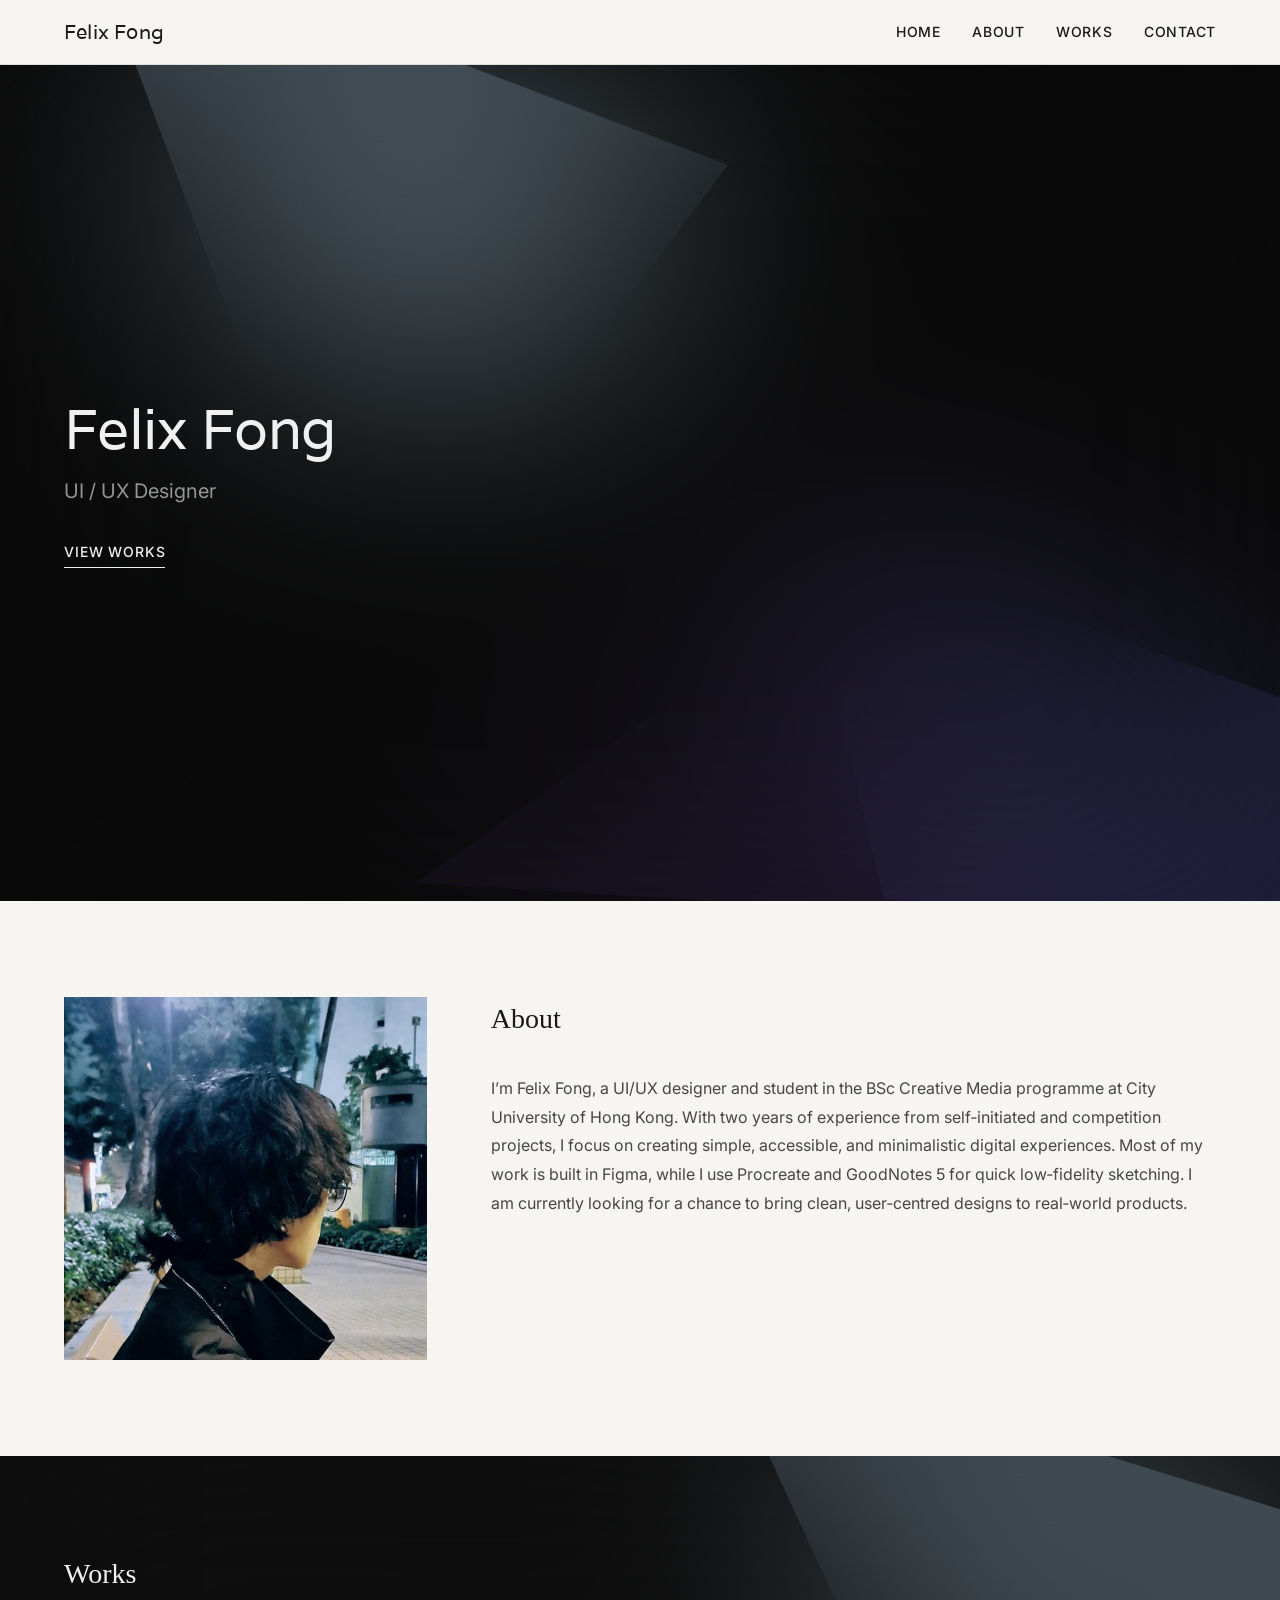
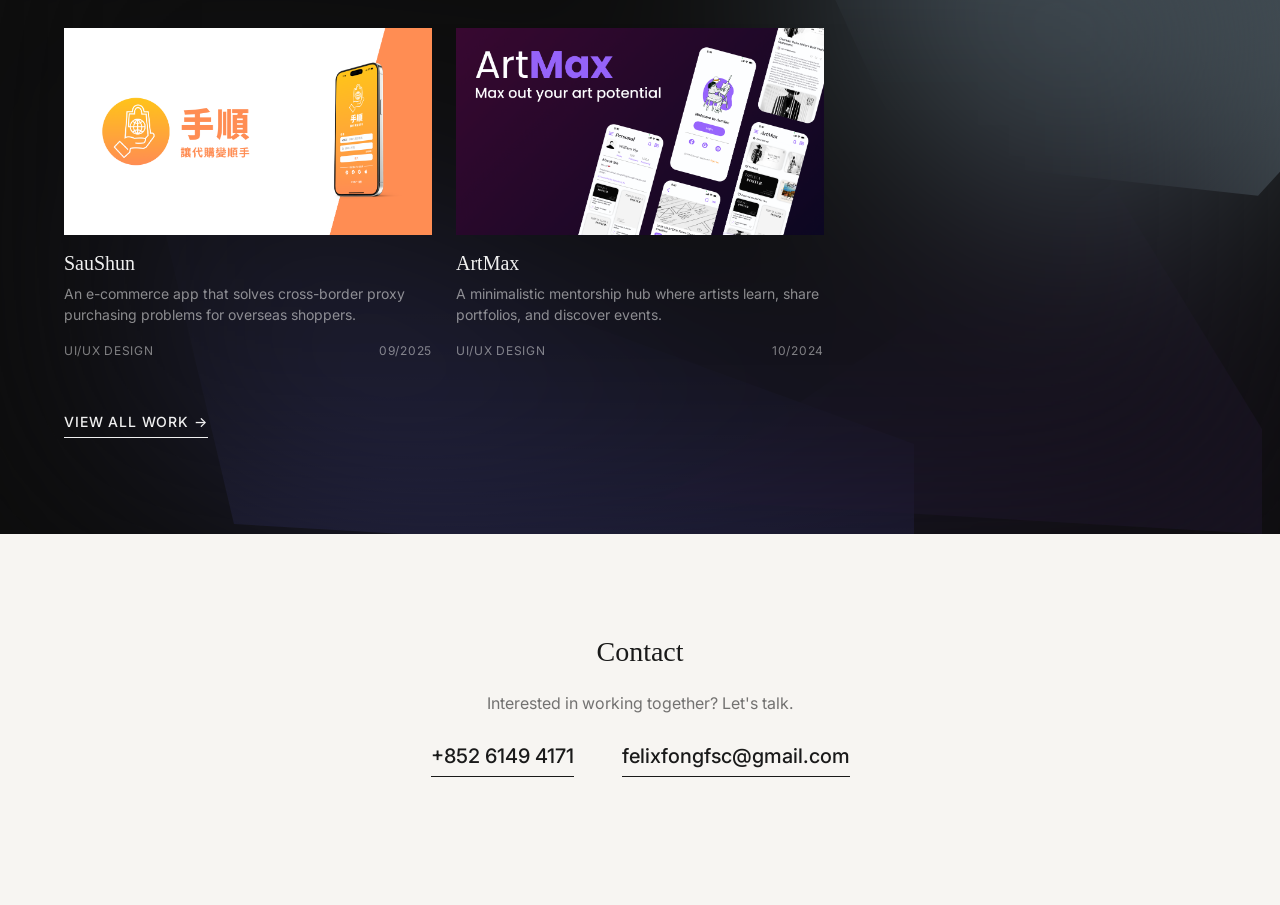
==== commit 6147dd26: "feat: add F.svg favicon to all pages Created and applied custom F.svg favicon across every page of t" ====
--- a/index.html
+++ b/index.html
@@ -5,6 +5,7 @@
   <meta charset="UTF-8">
   <meta name="viewport" content="width=device-width, initial-scale=1.0">
   <title>Felix Fong | Portfolio</title>
+  <link rel="icon" type="image/svg+xml" href="assets/icons/F.svg">
   <link rel="stylesheet" href="css/styles.css">
 </head>
 
--- a/css/styles.css
+++ b/css/styles.css
@@ -21,6 +21,7 @@
   --font-body:    "Inter", system-ui, sans-serif;
   --font-work-sans: "Work Sans", sans-serif;
   --font-wittgenstein: "Wittgenstein", serif;
+  --font-m-plus-roundedr-1c: "M PLUS Rounded 1c", sans-serif;
 
   /* Type scale — relative units (Requirement 5.4) */
   --text-xs:   0.75rem;
@@ -493,7 +494,7 @@
   color: rgba(240, 240, 240, 0.5);
 }
 
-.works-highlights .project-card__since {
+.works-highlights .project-card__started {
   color: rgba(240, 240, 240, 0.5);
 }
 
@@ -587,7 +588,7 @@
   gap: var(--space-2);
 }
 
-.project-card__since {
+.project-card__started {
   font-size: var(--text-xs);
   letter-spacing: 0.06em;
   color: color-mix(in srgb, var(--color-ink) 50%, transparent);
@@ -1022,6 +1023,11 @@
   line-height: 1.8;
   color: color-mix(in srgb, var(--color-ink) 75%, transparent);
   max-width: 100%;
+  margin-bottom: var(--space-6);
+}
+
+.cs-description__text:last-child {
+  margin-bottom: 0;
 }
 
 /* ── Tab switcher ─────────────────────────────────────────────────────── */
@@ -1216,7 +1222,7 @@
   display: inline-flex;
   align-items: center;
   gap: var(--space-2);
-  padding: var(--space-3) var(--space-6);
+  padding: var(--space-3) var(--space-4) var(--space-3) var(--space-6);
   font-size: var(--text-sm);
   font-weight: 500;
   font-family: var(--font-body);
@@ -1229,6 +1235,12 @@
   cursor: pointer;
 }
 
+.cs-btn .material-symbols-rounded {
+  font-size: 1.5em;
+  line-height: 1;
+  vertical-align: middle;
+}
+
 .cs-btn:hover {
   background-color: var(--color-accent);
   color: var(--color-bg);
@@ -1641,7 +1653,7 @@
 @media (min-width: 48rem) {
   .workflow-step--left-photo .workflow-step__photo img,
   .workflow-step--right-photo .workflow-step__photo img {
-    max-height: 24rem;
+    max-height: 32rem;
     width: auto;
   }
   
@@ -2129,4 +2141,9 @@
 .font-showcase__wittgenstein {
   font-family: var(--font-wittgenstein);
   font-weight: bold;
+}
+
+.font-showcase__m-plus-roundedr-1c {
+  font-family: var(--font-m-plus-roundedr-1c);
+  font-weight: bold;
 }
